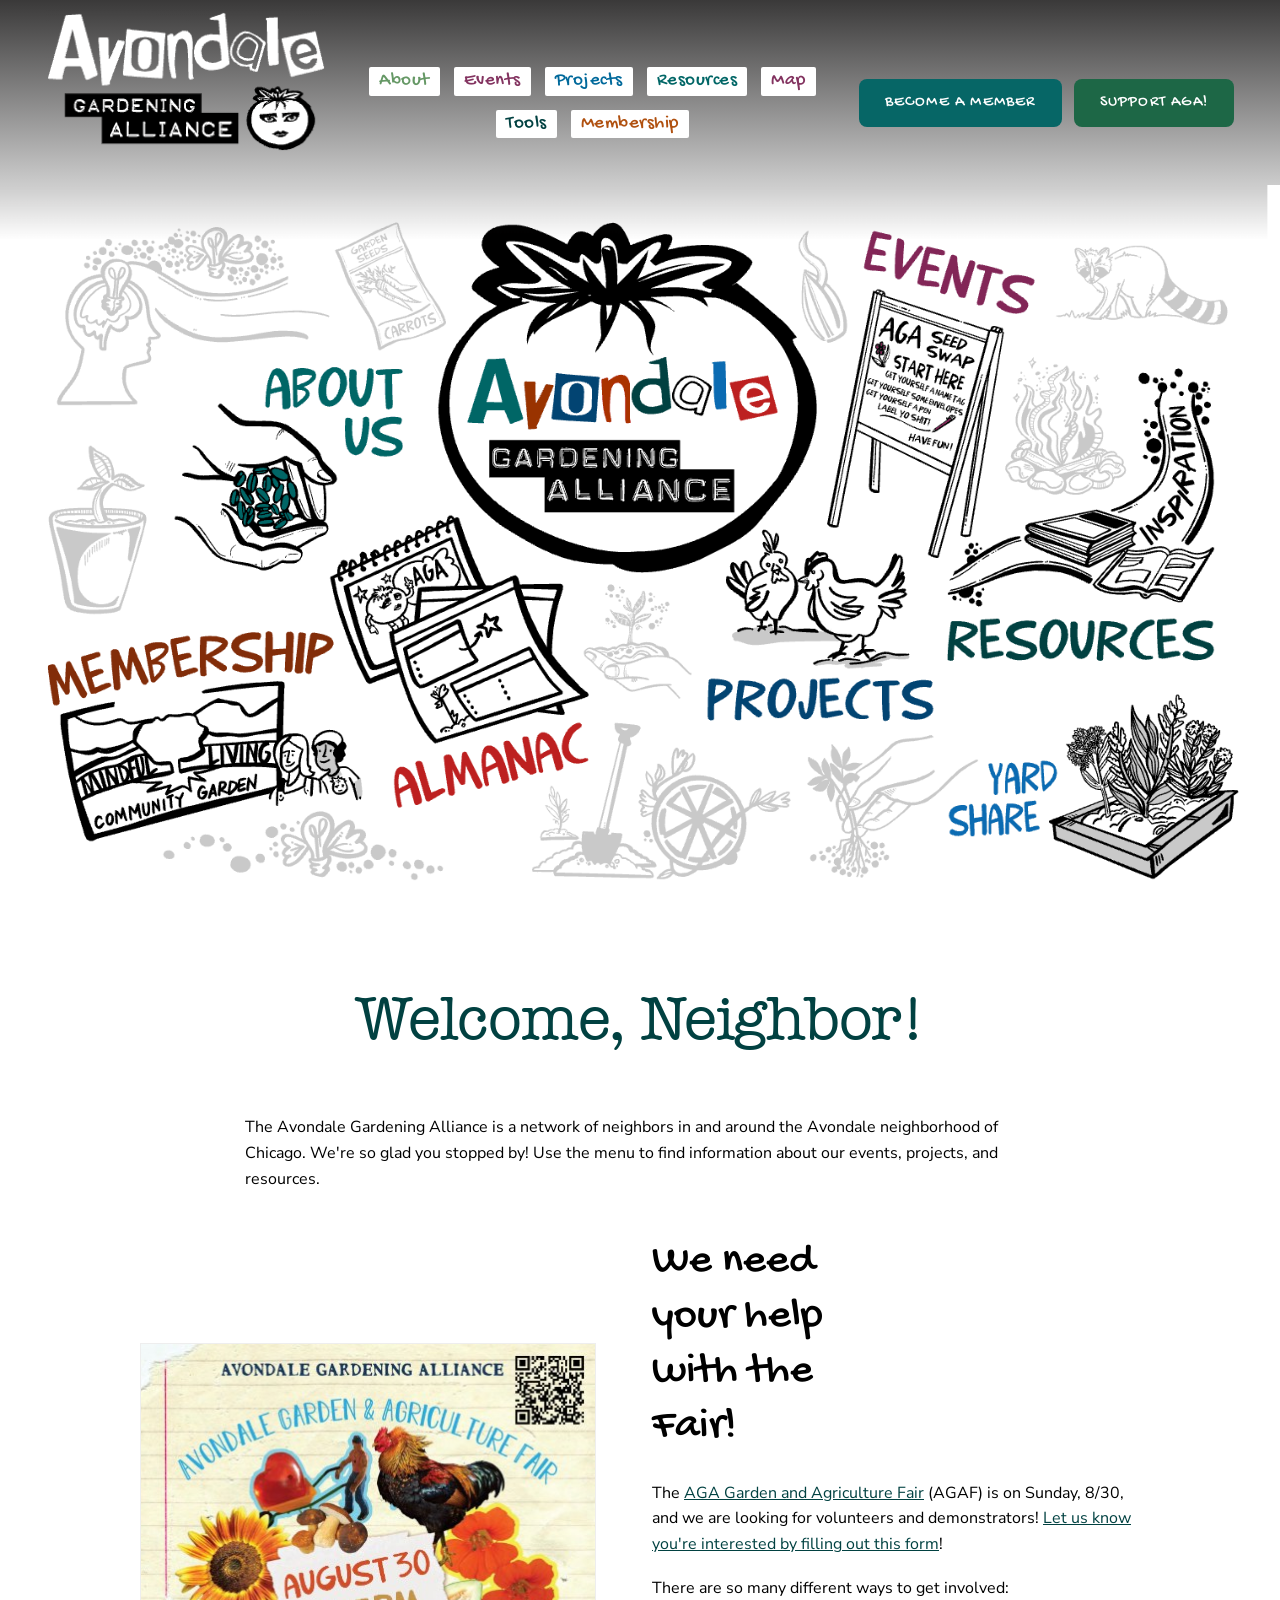
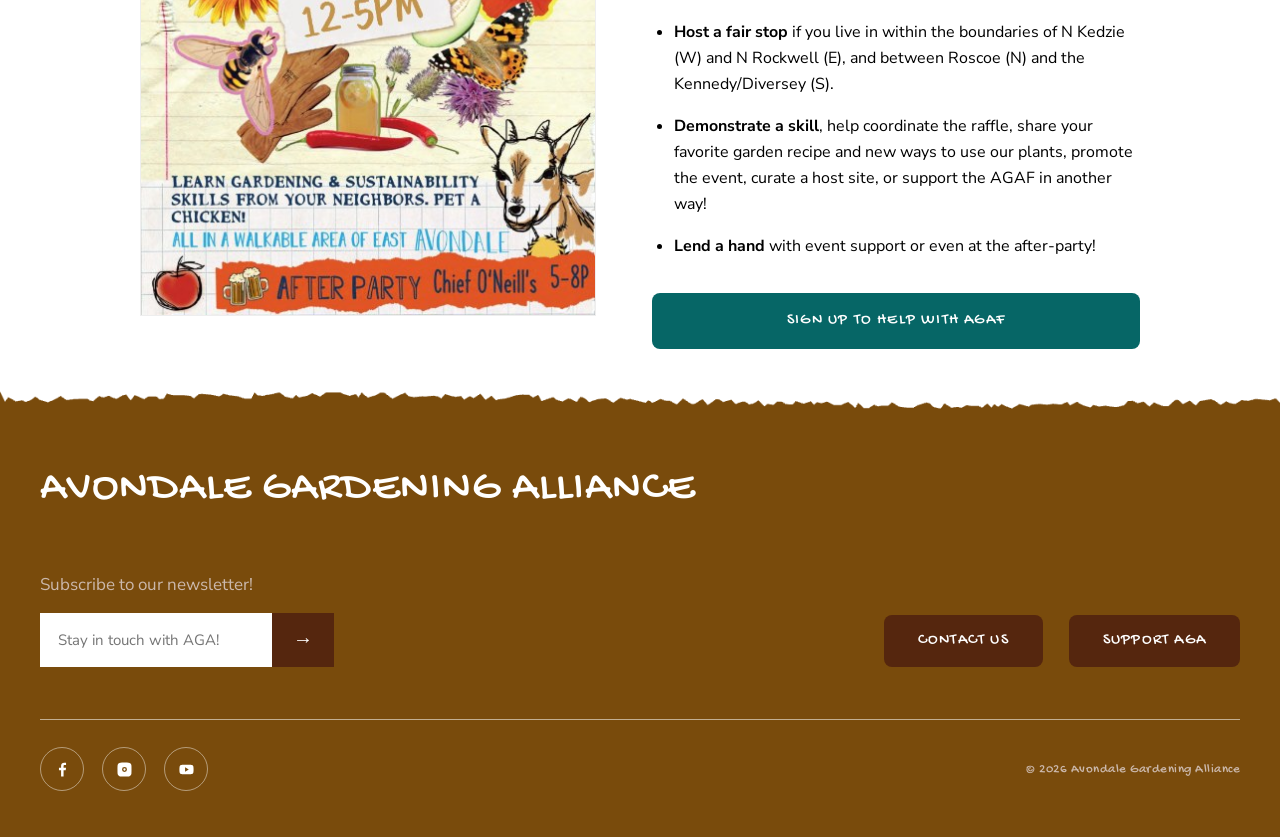
==== index.html @ 01b3273b "Add files via upload" ====
<!DOCTYPE html>
<html lang="en">
<head>
<meta charset="utf-8">
<meta name="viewport" content="width=device-width, initial-scale=1">
<title>Avondale Gardening Alliance | Chicago Urban Gardening Community &amp; Events</title>
<meta name="description" content="Avondale Gardening Alliance is your neighbor-powered hub for urban gardening tips, community events, seed swaps, and sustainable living in Chicago's Avondale neighborhood. Free and open to all!">
<link rel="preconnect" href="https://fonts.googleapis.com">
<link rel="preconnect" href="https://fonts.gstatic.com" crossorigin>
<link rel="stylesheet" href="assets/base.css?v=20260803a">
<link rel="stylesheet" href="assets/home.css?v=20260803a">
<link href="https://fonts.googleapis.com/css2?family=Gochi+Hand&family=Nunito+Sans:ital,wght@0,300;0,400;0,600;0,700;1,400&family=Permanent+Marker&display=swap" rel="stylesheet">
</head>
<body>
<a class="skip" href="#main-content">Skip to content</a>

<header class="masthead">
  <a class="logo" href="/" aria-label="Avondale Gardening Alliance home">
    <img src="assets/logo.png" alt="Avondale Gardening Alliance">
  </a>

  <nav class="mainnav" aria-label="Main">
    <a class="nav-about" href="https://avondalegardeners.org/about">About</a>
    <a class="nav-events" href="https://avondalegardeners.org/events">Events</a>
    <a class="nav-projects" href="https://avondalegardeners.org/projects">Projects</a>
    <a class="nav-resources" href="https://avondalegardeners.org/resources">Resources</a>
    <a class="nav-map" href="map.html">Map</a>
    <a class="nav-library" href="library.html">Tools</a>
    <a class="nav-membership" data-account-link href="login.html">Membership</a>
  </nav>

  <div class="head-actions">
    <button type="button" class="btn btn-brown" data-signout hidden>Sign out</button>
    <a class="btn btn-teal" data-join-cta href="membership.html">Become a Member</a>
    <a class="btn btn-green" href="https://www.gofundme.com/f/support-urban-agriculture-in-avondale-aga">Support AGA!</a>
  </div>
</header>

<main id="main-content">
  <div class="hero">
    <img src="assets/hero.png" alt="Hand-drawn map of the Avondale Gardening Alliance with links to About Us, Events, Membership, Almanac, Projects, Resources, and Yard Share">
    <a class="hotspot" href="https://avondalegardeners.org/about"
       style="left:19.9%;top:24.7%;width:12.3%;height:15.7%">About Us</a>
    <a class="hotspot" href="https://avondalegardeners.org/events"
       style="left:66.7%;top:5.2%;width:14.9%;height:14.6%">Events</a>
    <a class="hotspot" href="membership.html"
       style="left:2.9%;top:62.7%;width:23.9%;height:13.5%">Membership</a>
    <a class="hotspot" href="https://avondalegardeners.org/projects/avondale-almanac"
       style="left:29.9%;top:75.8%;width:16.8%;height:15.1%">Avondale Almanac</a>
    <a class="hotspot" href="https://avondalegardeners.org/projects"
       style="left:54.5%;top:67.9%;width:17.4%;height:10.5%">Projects</a>
    <a class="hotspot" href="https://avondalegardeners.org/resources"
       style="left:73.1%;top:60.8%;width:22.5%;height:8.9%">Resources</a>
    <a class="hotspot" href="https://avondalegardeners.org/projects/yard-share-program"
       style="left:73.3%;top:81.2%;width:10.1%;height:13.7%">Yard Share Program</a>
  </div>

  <section class="welcome wrap">
    <h2>Welcome, Neighbor!</h2>
    <p>The Avondale Gardening Alliance is a network of neighbors in and around the Avondale neighborhood of Chicago. We're so glad you stopped by! Use the menu to find information about our events, projects, and resources.</p>
  </section>

  <section class="fair wrap">
    <img class="flyer" src="assets/flyer.jpg" alt="Avondale Garden and Agriculture Fair flyer, August 30, 12 to 5 PM, with an after party at Chief O'Neill's from 5 to 8 PM">
    <div>
      <h2>We need your help with the Fair!</h2>
      <p>The <a href="#">AGA Garden and Agriculture Fair</a> (AGAF) is on Sunday, 8/30, and we are looking for volunteers and demonstrators! <a href="https://forms.gle/D7fzETqLXjFirvw16">Let us know you're interested by filling out this form</a>!</p>
      <p>There are so many different ways to get involved:</p>
      <ul>
        <li><strong>Host a fair stop</strong> if you live in within the boundaries of N Kedzie (W) and N Rockwell (E), and between Roscoe (N) and the Kennedy/Diversey (S).</li>
        <li><strong>Demonstrate a skill</strong>, help coordinate the raffle, share your favorite garden recipe and new ways to use our plants, promote the event, curate a host site, or support the AGAF in another way!</li>
        <li><strong>Lend a hand</strong> with event support or even at the after-party!</li>
      </ul>
      <a class="btn btn-teal cta" href="https://docs.google.com/forms/d/e/1FAIpQLSeIswZBsUluz2Q3vjTMkyNFKWs8ak4nALHBHu2os9k4jl5hAQ/viewform">Sign Up to help with AGAF</a>
    </div>
  </section>
</main>

<img class="footer-tear" src="assets/torn.png" alt="">
<footer>
  <div class="footer-inner">
    <h2>Avondale Gardening Alliance</h2>

    <div class="footer-row">
      <div>
        <p class="newsletter-label">Subscribe to our newsletter!</p>
        <form class="newsletter" onsubmit="return false;">
          <label class="skip" for="nl-email">Email address</label>
          <input id="nl-email" type="email" placeholder="Stay in touch with AGA!" autocomplete="email">
          <button type="submit" aria-label="Submit">&#8594;</button>
        </form>
      </div>
      <div class="footer-links">
        <button type="button" class="btn btn-brown" data-signout hidden>Sign out</button>
        <a class="btn btn-brown" href="mailto:avondalegardeners@gmail.com">Contact Us</a>
        <a class="btn btn-brown" href="https://www.gofundme.com/f/support-urban-agriculture-in-avondale-aga">Support AGA</a>
      </div>
    </div>

    <hr class="rule">

    <div class="footer-bottom">
      <div class="social">
        <a href="https://www.facebook.com/AvondaleGardeningAlliance" aria-label="Facebook">
          <svg viewBox="0 0 24 24"><path d="M13.5 22v-9h3l.5-3.5h-3.5V7.3c0-1 .3-1.7 1.8-1.7H17V2.4C16.7 2.4 15.6 2.3 14.4 2.3c-2.6 0-4.4 1.6-4.4 4.5v2.7H7V13h3v9h3.5z"/></svg>
        </a>
        <a href="https://www.instagram.com/avondalegardeners" aria-label="Instagram">
          <svg viewBox="0 0 24 24"><path d="M12 2.2c3.2 0 3.6 0 4.9.1 1.2.1 1.8.2 2.2.4.6.2 1 .5 1.4.9.4.4.7.8.9 1.4.2.4.4 1 .4 2.2.1 1.3.1 1.7.1 4.9s0 3.6-.1 4.9c0 1.2-.2 1.8-.4 2.2-.2.6-.5 1-.9 1.4-.4.4-.8.7-1.4.9-.4.2-1 .4-2.2.4-1.3.1-1.7.1-4.9.1s-3.6 0-4.9-.1c-1.2 0-1.8-.2-2.2-.4-.6-.2-1-.5-1.4-.9-.4-.4-.7-.8-.9-1.4-.2-.4-.4-1-.4-2.2-.1-1.3-.1-1.7-.1-4.9s0-3.6.1-4.9c0-1.2.2-1.8.4-2.2.2-.6.5-1 .9-1.4.4-.4.8-.7 1.4-.9.4-.2 1-.4 2.2-.4 1.3-.1 1.7-.1 4.9-.1m0 6.3a3.5 3.5 0 100 7 3.5 3.5 0 000-7m5.4-.9a.8.8 0 11-1.6 0 .8.8 0 011.6 0M12 10.4a1.6 1.6 0 110 3.2 1.6 1.6 0 010-3.2"/></svg>
        </a>
        <a href="https://www.youtube.com/@avondalegardeningalliance9448" aria-label="YouTube">
          <svg viewBox="0 0 24 24"><path d="M22 12s0-3.2-.4-4.7c-.2-.9-.9-1.5-1.7-1.7C18.3 5.2 12 5.2 12 5.2s-6.3 0-7.9.4c-.8.2-1.5.8-1.7 1.7C2 8.8 2 12 2 12s0 3.2.4 4.7c.2.9.9 1.5 1.7 1.7 1.6.4 7.9.4 7.9.4s6.3 0 7.9-.4c.8-.2 1.5-.8 1.7-1.7.4-1.5.4-4.7.4-4.7M10 15.2V8.8l5.2 3.2-5.2 3.2z"/></svg>
        </a>
      </div>
      <p class="copyright">&#169; 2026 Avondale Gardening Alliance</p>
    </div>
  </div>
</footer>
<script src="assets/config.js?v=20260803a"></script>
<script src="assets/auth.js?v=20260803a"></script>
</body>
</html>
---- assets/base.css ----
/* Avondale Gardening Alliance - shared base
   tokens, type roles, header, buttons, footer */

@font-face{
  font-family:'American Typewriter';
  src:url('american-typewriter.woff2') format('woff2');
  font-weight:400;
  font-style:normal;
  font-display:swap;
}

  :root{
    /* --- brand color, sampled from the live site --- */
    --ink:#000000;
    --teal-deep:#014141;
    --teal:#066666;
    --green:#1d6746;
    --brown:#794b0c;
    --brown-dark:#55260e;
    --sand:#cbb8ac;
    --nav-green:#659865;
    --nav-plum:#833360;
    --nav-blue:#00699b;
    --nav-teal:#006666;
    --clay:#b0500f;
    --pin-garden:#2f9e44;
    --pin-tools:#d2801a;
    --paper:#faf7f0;
    --line:#d9d2c4;
    --header-top:#3a3939;
    --header-bottom:#cccccc;

    /* --- type roles: swap these when we get the real brand fonts --- */
    --font-display:'American Typewriter', 'Courier New', serif;   /* "Welcome, Neighbor!" */
    --font-marker:'Gochi Hand', 'Bradley Hand', cursive;    /* hand-lettered headings */
    --font-ui:'Permanent Marker', 'Gochi Hand', cursive;    /* nav, buttons, footer title */
    --font-body:'Avenir Next', 'Nunito Sans', 'Segoe UI', Helvetica, Arial, sans-serif;

    --hero-w:1518;
    --hero-h:825;
  }

  *{box-sizing:border-box}
  html{-webkit-text-size-adjust:100%}
  body{
    margin:0;
    background:#fff;
    color:var(--ink);
    font-family:var(--font-body);
    font-size:16px;
    line-height:1.62;
  }
  img{display:block;max-width:100%}
  a{color:var(--teal-deep)}

  .skip{
    position:absolute;left:-9999px;top:0;background:#fff;color:var(--teal-deep);
    padding:10px 16px;z-index:100;border-radius:6px;
  }
  .skip:focus{left:12px;top:12px}

  :focus-visible{outline:3px solid var(--nav-blue);outline-offset:3px}

  /* ---------------- header ---------------- */
  .masthead{
    background:linear-gradient(to bottom, var(--header-top) 0%, var(--header-bottom) 100%);
    height:185px;
    display:flex;
    align-items:center;
    gap:28px;
    padding:0 46px 24px;
  }
  .logo{flex:0 0 auto}
  .logo img{width:280px;height:auto}

  .mainnav{
    flex:1 1 auto;
    display:flex;
    justify-content:center;
    align-items:center;
    gap:14px;
    flex-wrap:wrap;
    padding-top:44px;
  }
  .mainnav a{
    font-family:var(--font-ui);
    font-size:19px;
    letter-spacing:.5px;
    text-decoration:none;
    background:#fff;
    padding:2px 10px 3px;
    line-height:1.25;
    border-radius:2px;
  }
  .mainnav a:hover{transform:rotate(-1deg)}
  .mainnav a{transition:transform .12s ease}
  .nav-about{color:var(--nav-green)}
  .nav-events{color:var(--nav-plum)}
  .nav-projects{color:var(--nav-blue)}
  .nav-resources{color:var(--nav-teal)}
  .nav-membership{color:var(--clay)}
  .nav-map{color:var(--nav-plum)}
  .nav-account{color:var(--nav-green)}

  .head-actions{flex:0 0 auto;display:flex;gap:12px;align-items:center;padding-top:44px}

  .btn{
    display:inline-block;
    font-family:var(--font-ui);
    font-size:16px;
    letter-spacing:1.2px;
    text-transform:uppercase;
    color:#fff;
    text-decoration:none;
    padding:16px 26px;
    border-radius:8px;
    border:0;
    cursor:pointer;
    line-height:1;
    transition:transform .12s ease, filter .12s ease;
  }
  .btn:hover{filter:brightness(1.12);transform:translateY(-2px)}
  .btn-green{background:var(--green)}
  .btn-teal{background:var(--teal)}
  .btn-brown{background:var(--brown-dark)}

    .mainnav a[aria-current]{background:var(--clay);color:#fff}
  .btn[disabled]{opacity:.6;cursor:progress;transform:none}
  [hidden]{display:none !important}

/* ---------------- footer ---------------- */
  .footer-tear{width:100%;height:auto;margin-bottom:-1px}
  footer{background:var(--brown);color:#fff;padding:8px 0 44px}
  .footer-inner{max-width:1440px;margin:0 auto;padding:0 40px}
  footer h2{
    font-family:var(--font-ui);
    font-weight:400;
    font-size:44px;
    letter-spacing:1px;
    text-transform:uppercase;
    margin:34px 0 46px;
  }
  .footer-row{
    display:flex;
    justify-content:space-between;
    align-items:flex-end;
    gap:40px;
    flex-wrap:wrap;
  }
  .newsletter-label{color:var(--sand);margin:0 0 14px;font-size:17px}
  .newsletter{display:flex;max-width:370px;width:100%}
  .newsletter input{
    flex:1 1 auto;
    border:0;
    padding:17px 18px;
    font-family:var(--font-body);
    font-size:15px;
    color:#333;
    min-width:0;
  }
  .newsletter button{
    flex:0 0 auto;
    background:var(--brown-dark);
    color:#fff;
    border:0;
    width:62px;
    font-size:20px;
    cursor:pointer;
  }
  .newsletter button:hover{filter:brightness(1.25)}
  .footer-links{display:flex;gap:26px;flex-wrap:wrap}
  .footer-links .btn{padding:18px 34px}
  .rule{border:0;border-top:1px solid rgba(255,255,255,.55);margin:52px 0 26px}
  .footer-bottom{display:flex;justify-content:space-between;align-items:center;gap:24px;flex-wrap:wrap}
  .social{display:flex;gap:18px}
  .social a{
    width:44px;height:44px;border-radius:50%;
    border:1px solid rgba(255,255,255,.45);
    display:flex;align-items:center;justify-content:center;
    color:#fff;
  }
  .social a:hover{background:var(--brown-dark)}
  .social svg{width:17px;height:17px;fill:currentColor}
  .copyright{font-family:var(--font-ui);font-size:13px;color:var(--sand);letter-spacing:.5px}

  
  /* ---------------- responsive: header + footer ---------------- */
  @media (max-width:1180px){
    .masthead{padding:0 24px 18px;gap:16px}
    .logo img{width:220px}
    .mainnav{gap:10px}
    .mainnav a{font-size:16px}
    .btn{padding:14px 18px;font-size:14px}
  }
  @media (max-width:900px){
    .masthead{height:auto;flex-wrap:wrap;justify-content:center;padding:22px 20px 26px;text-align:center}
    .mainnav,.head-actions{padding-top:0;width:100%;justify-content:center}
    footer h2{font-size:30px}
    .footer-row{align-items:flex-start}
  }
  @media (prefers-reduced-motion:reduce){
    *{transition:none !important}
    .mainnav a:hover,.btn:hover{transform:none}
  }
---- assets/home.css ----
/* Homepage only: hero art, welcome, fair */

/* ---------------- hero ---------------- */
  .hero{position:relative;line-height:0}
  .hero img{width:100%;height:auto}
  .hotspot{
    position:absolute;
    display:block;
    border-radius:10px;
    text-indent:-9999px;
    overflow:hidden;
    transition:background-color .15s ease;
  }
  .hotspot:hover{background:rgba(1,65,65,.09)}

  /* ---------------- welcome ---------------- */
  .wrap{max-width:1000px;margin:0 auto;padding:0 28px}
  .welcome{padding:104px 0 0}
  .welcome h2{
    font-family:var(--font-display);
    font-weight:400;
    color:var(--teal-deep);
    font-size:62px;
    letter-spacing:-.02em;
    line-height:1.1;
    text-align:center;
    margin:0 0 62px;
  }
  .welcome p{max-width:790px;margin:0 auto;font-size:16px}

  /* ---------------- fair ---------------- */
  .fair{
    display:grid;
    grid-template-columns:456px 1fr;
    gap:56px;
    align-items:start;
    padding:150px 0 40px;
  }
  .fair .flyer{border:1px solid #eee}
  .fair h2{
    font-family:var(--font-marker);
    font-weight:400;
    font-size:44px;
    line-height:1.25;
    margin:-108px 0 26px;
    max-width:9ch;
  }
  .fair p{margin:0 0 18px}
  .fair ul{margin:0 0 34px;padding-left:22px}
  .fair li{margin-bottom:16px}
  .fair .cta{width:100%;text-align:center;padding:20px 26px}

  
  @media (max-width:900px){
    .welcome{padding-top:56px}
    .welcome h2{font-size:42px;margin-bottom:34px}
    .fair{grid-template-columns:1fr;gap:30px;padding-top:74px}
    .fair h2{margin-top:0;font-size:34px;max-width:none}
    .fair .flyer{margin:0 auto}
  }
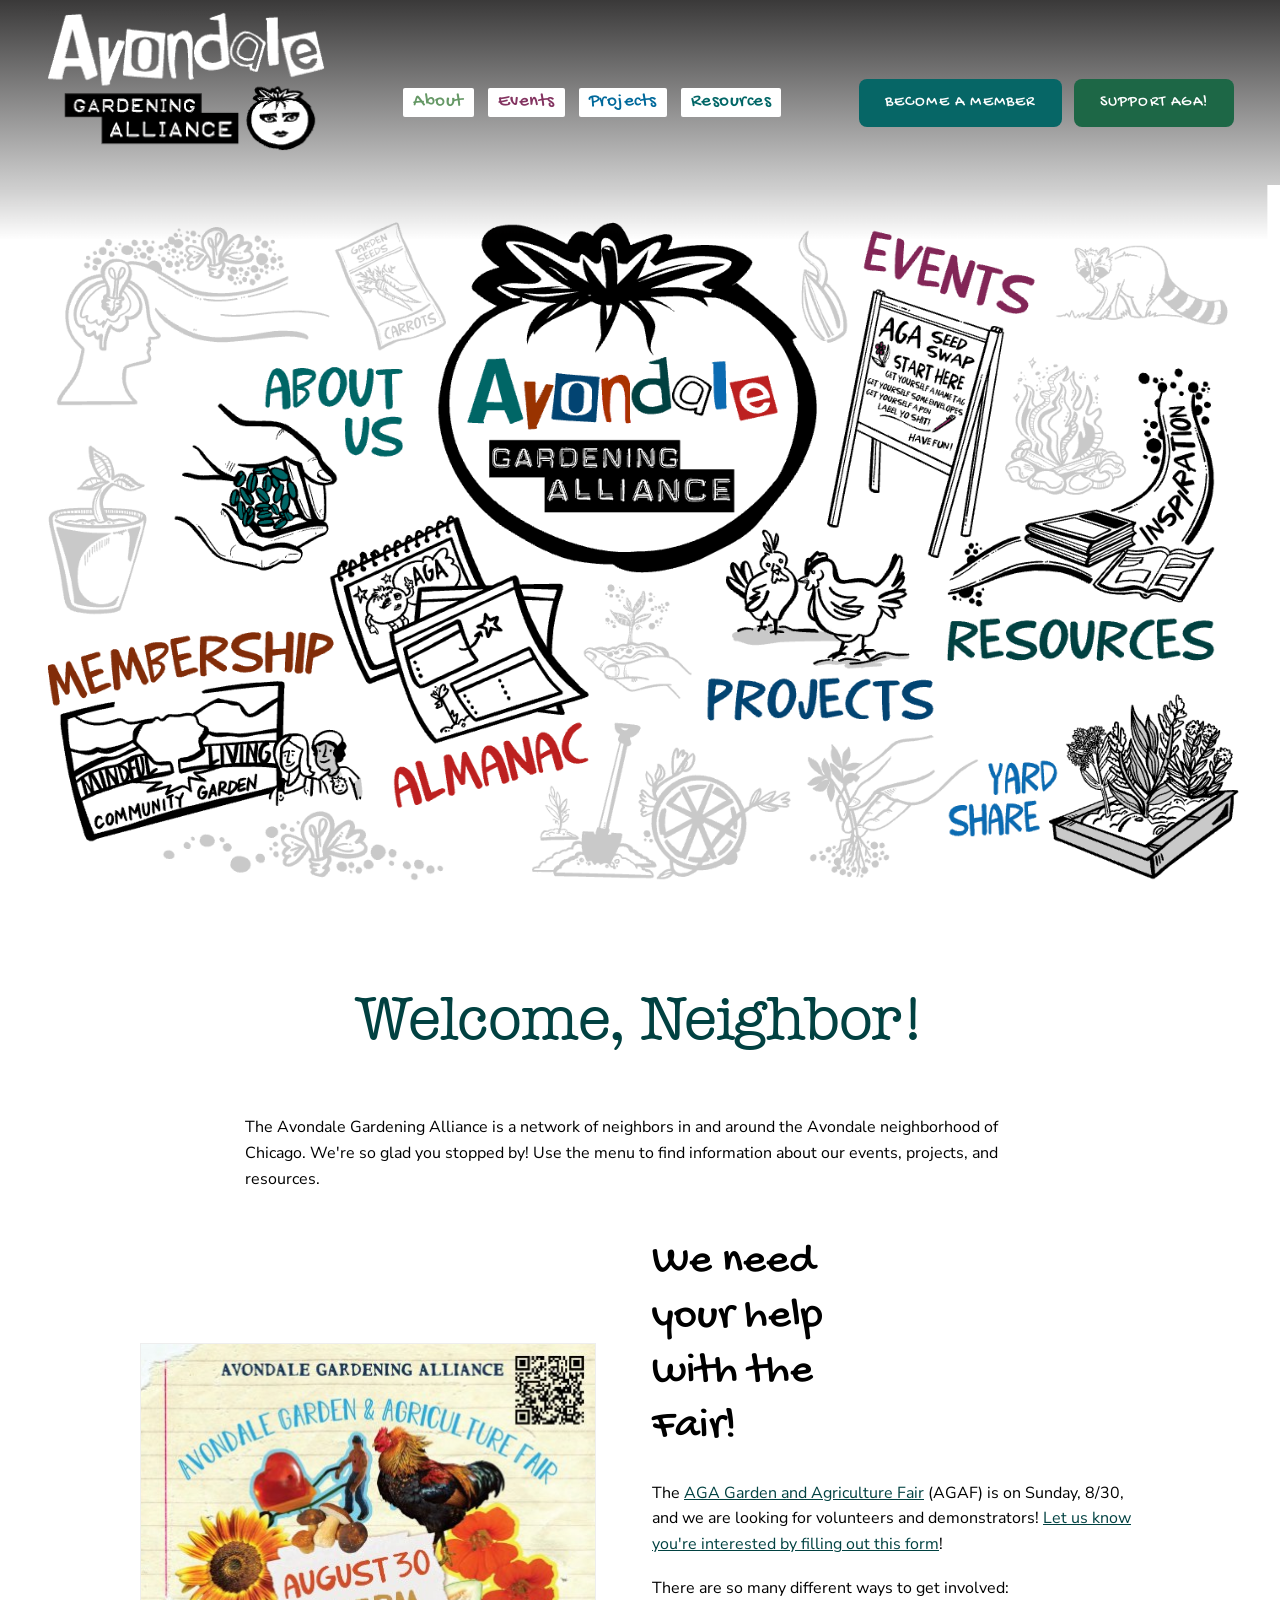
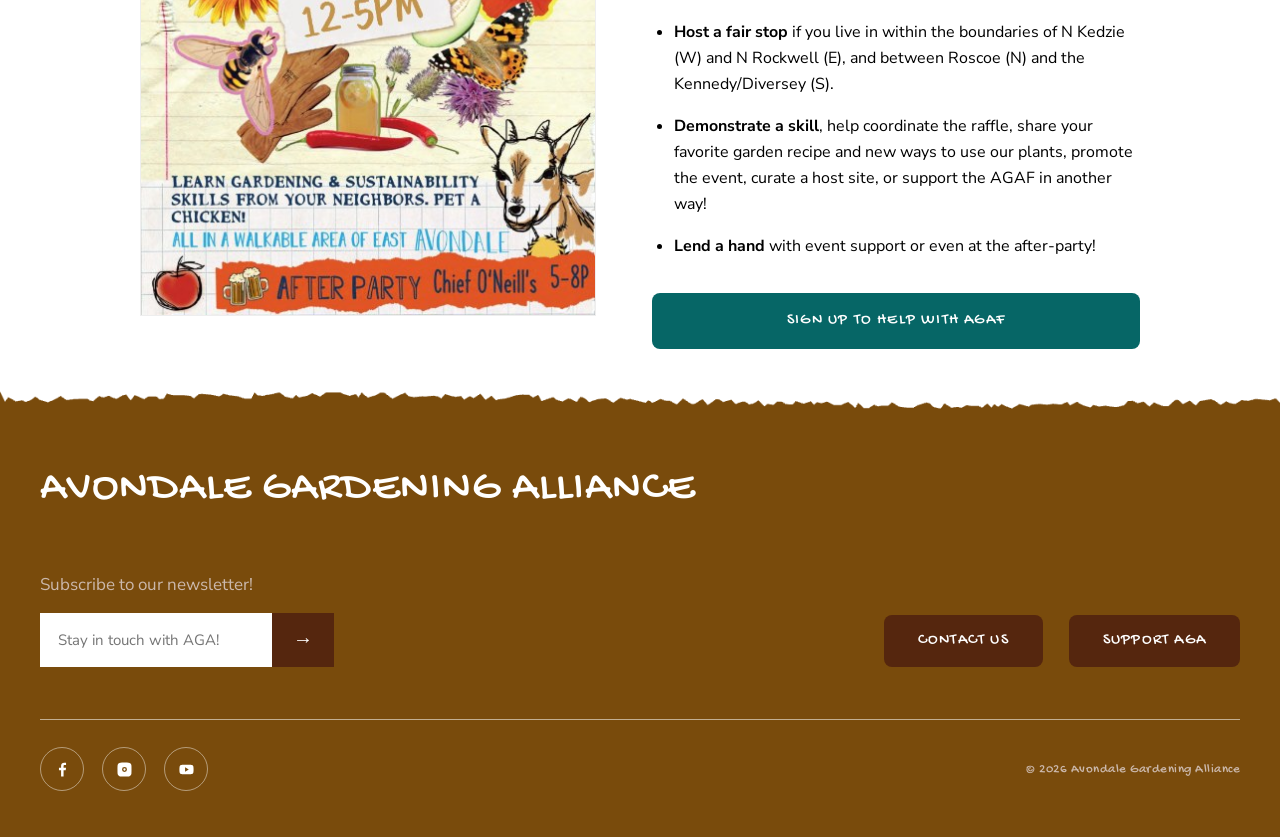
==== commit 999822ad: "Add files via upload" ====
--- a/index.html
+++ b/index.html
@@ -7,8 +7,8 @@
 <meta name="description" content="Avondale Gardening Alliance is your neighbor-powered hub for urban gardening tips, community events, seed swaps, and sustainable living in Chicago's Avondale neighborhood. Free and open to all!">
 <link rel="preconnect" href="https://fonts.googleapis.com">
 <link rel="preconnect" href="https://fonts.gstatic.com" crossorigin>
-<link rel="stylesheet" href="assets/base.css?v=20260803a">
-<link rel="stylesheet" href="assets/home.css?v=20260803a">
+<link rel="stylesheet" href="assets/base.css?v=20260803b">
+<link rel="stylesheet" href="assets/home.css?v=20260803b">
 <link href="https://fonts.googleapis.com/css2?family=Gochi+Hand&family=Nunito+Sans:ital,wght@0,300;0,400;0,600;0,700;1,400&family=Permanent+Marker&display=swap" rel="stylesheet">
 </head>
 <body>
@@ -24,14 +24,13 @@
     <a class="nav-events" href="https://avondalegardeners.org/events">Events</a>
     <a class="nav-projects" href="https://avondalegardeners.org/projects">Projects</a>
     <a class="nav-resources" href="https://avondalegardeners.org/resources">Resources</a>
-    <a class="nav-map" href="map.html">Map</a>
-    <a class="nav-library" href="library.html">Tools</a>
-    <a class="nav-membership" data-account-link href="login.html">Membership</a>
+    <a class="nav-map" data-member-only hidden href="map.html">Map</a>
+    <a class="nav-library" data-member-only hidden href="library.html">Tools</a>
   </nav>
 
   <div class="head-actions">
     <button type="button" class="btn btn-brown" data-signout hidden>Sign out</button>
-    <a class="btn btn-teal" data-join-cta href="membership.html">Become a Member</a>
+    <a class="btn btn-teal" data-account-cta data-join-cta href="login.html">Become a Member</a>
     <a class="btn btn-green" href="https://www.gofundme.com/f/support-urban-agriculture-in-avondale-aga">Support AGA!</a>
   </div>
 </header>
@@ -115,7 +114,7 @@
     </div>
   </div>
 </footer>
-<script src="assets/config.js?v=20260803a"></script>
-<script src="assets/auth.js?v=20260803a"></script>
+<script src="assets/config.js?v=20260803b"></script>
+<script src="assets/auth.js?v=20260803b"></script>
 </body>
 </html>
--- a/assets/base.css
+++ b/assets/base.css
@@ -101,6 +101,7 @@
   .nav-membership{color:var(--clay)}
   .nav-map{color:var(--nav-plum)}
   .nav-account{color:var(--nav-green)}
+  .nav-library{color:var(--nav-orange, #c0631b)}
 
   .head-actions{flex:0 0 auto;display:flex;gap:12px;align-items:center;padding-top:44px}
 
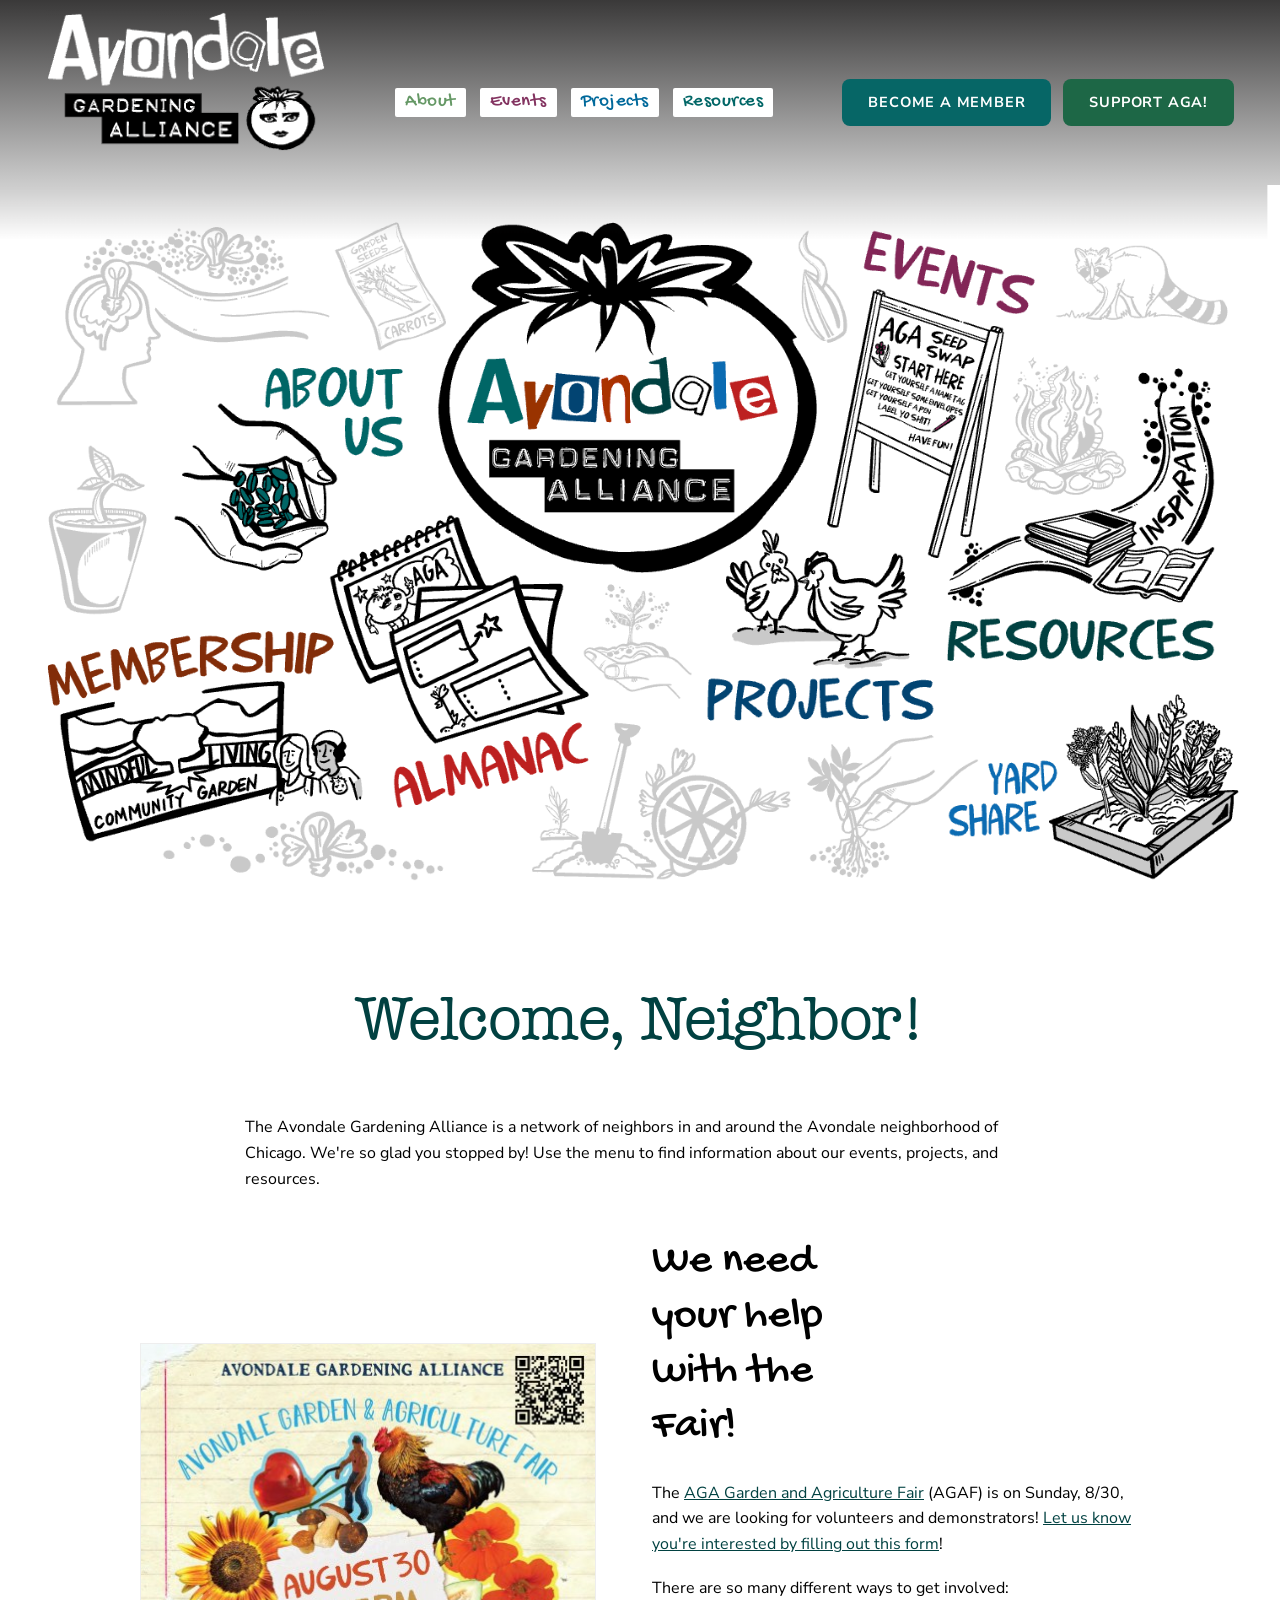
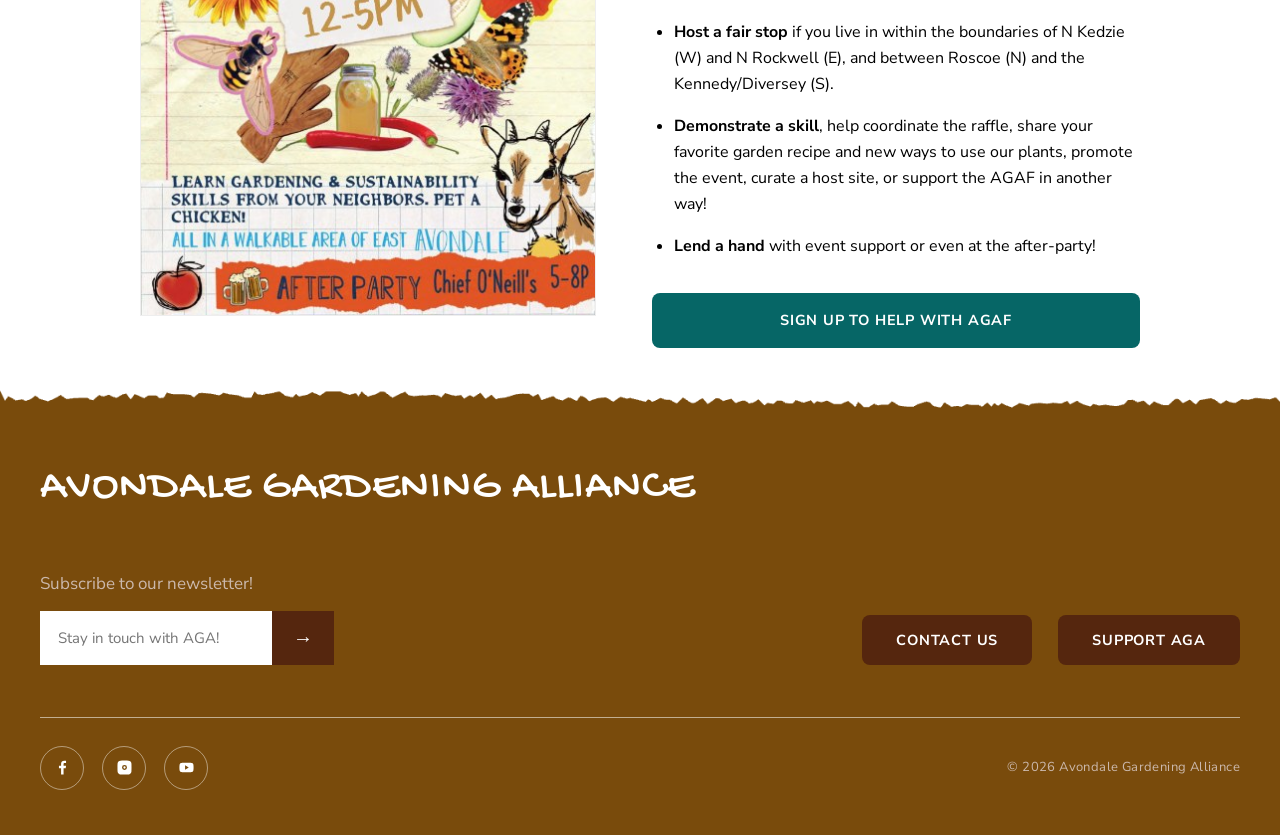
==== commit ba514098: "Add files via upload" ====
--- a/index.html
+++ b/index.html
@@ -7,8 +7,8 @@
 <meta name="description" content="Avondale Gardening Alliance is your neighbor-powered hub for urban gardening tips, community events, seed swaps, and sustainable living in Chicago's Avondale neighborhood. Free and open to all!">
 <link rel="preconnect" href="https://fonts.googleapis.com">
 <link rel="preconnect" href="https://fonts.gstatic.com" crossorigin>
-<link rel="stylesheet" href="assets/base.css?v=20260803b">
-<link rel="stylesheet" href="assets/home.css?v=20260803b">
+<link rel="stylesheet" href="assets/base.css?v=20260804a">
+<link rel="stylesheet" href="assets/home.css?v=20260804a">
 <link href="https://fonts.googleapis.com/css2?family=Gochi+Hand&family=Nunito+Sans:ital,wght@0,300;0,400;0,600;0,700;1,400&family=Permanent+Marker&display=swap" rel="stylesheet">
 </head>
 <body>
@@ -114,7 +114,7 @@
     </div>
   </div>
 </footer>
-<script src="assets/config.js?v=20260803b"></script>
-<script src="assets/auth.js?v=20260803b"></script>
+<script src="assets/config.js?v=20260804a"></script>
+<script src="assets/auth.js?v=20260804a"></script>
 </body>
 </html>
--- a/assets/base.css
+++ b/assets/base.css
@@ -107,9 +107,10 @@
 
   .btn{
     display:inline-block;
-    font-family:var(--font-ui);
-    font-size:16px;
-    letter-spacing:1.2px;
+    font-family:var(--font-body);
+    font-weight:700;
+    font-size:14.5px;
+    letter-spacing:.8px;
     text-transform:uppercase;
     color:#fff;
     text-decoration:none;
@@ -182,7 +183,7 @@
   }
   .social a:hover{background:var(--brown-dark)}
   .social svg{width:17px;height:17px;fill:currentColor}
-  .copyright{font-family:var(--font-ui);font-size:13px;color:var(--sand);letter-spacing:.5px}
+  .copyright{font-family:var(--font-body);font-size:13px;color:var(--sand);letter-spacing:.4px}
 
   
   /* ---------------- responsive: header + footer ---------------- */
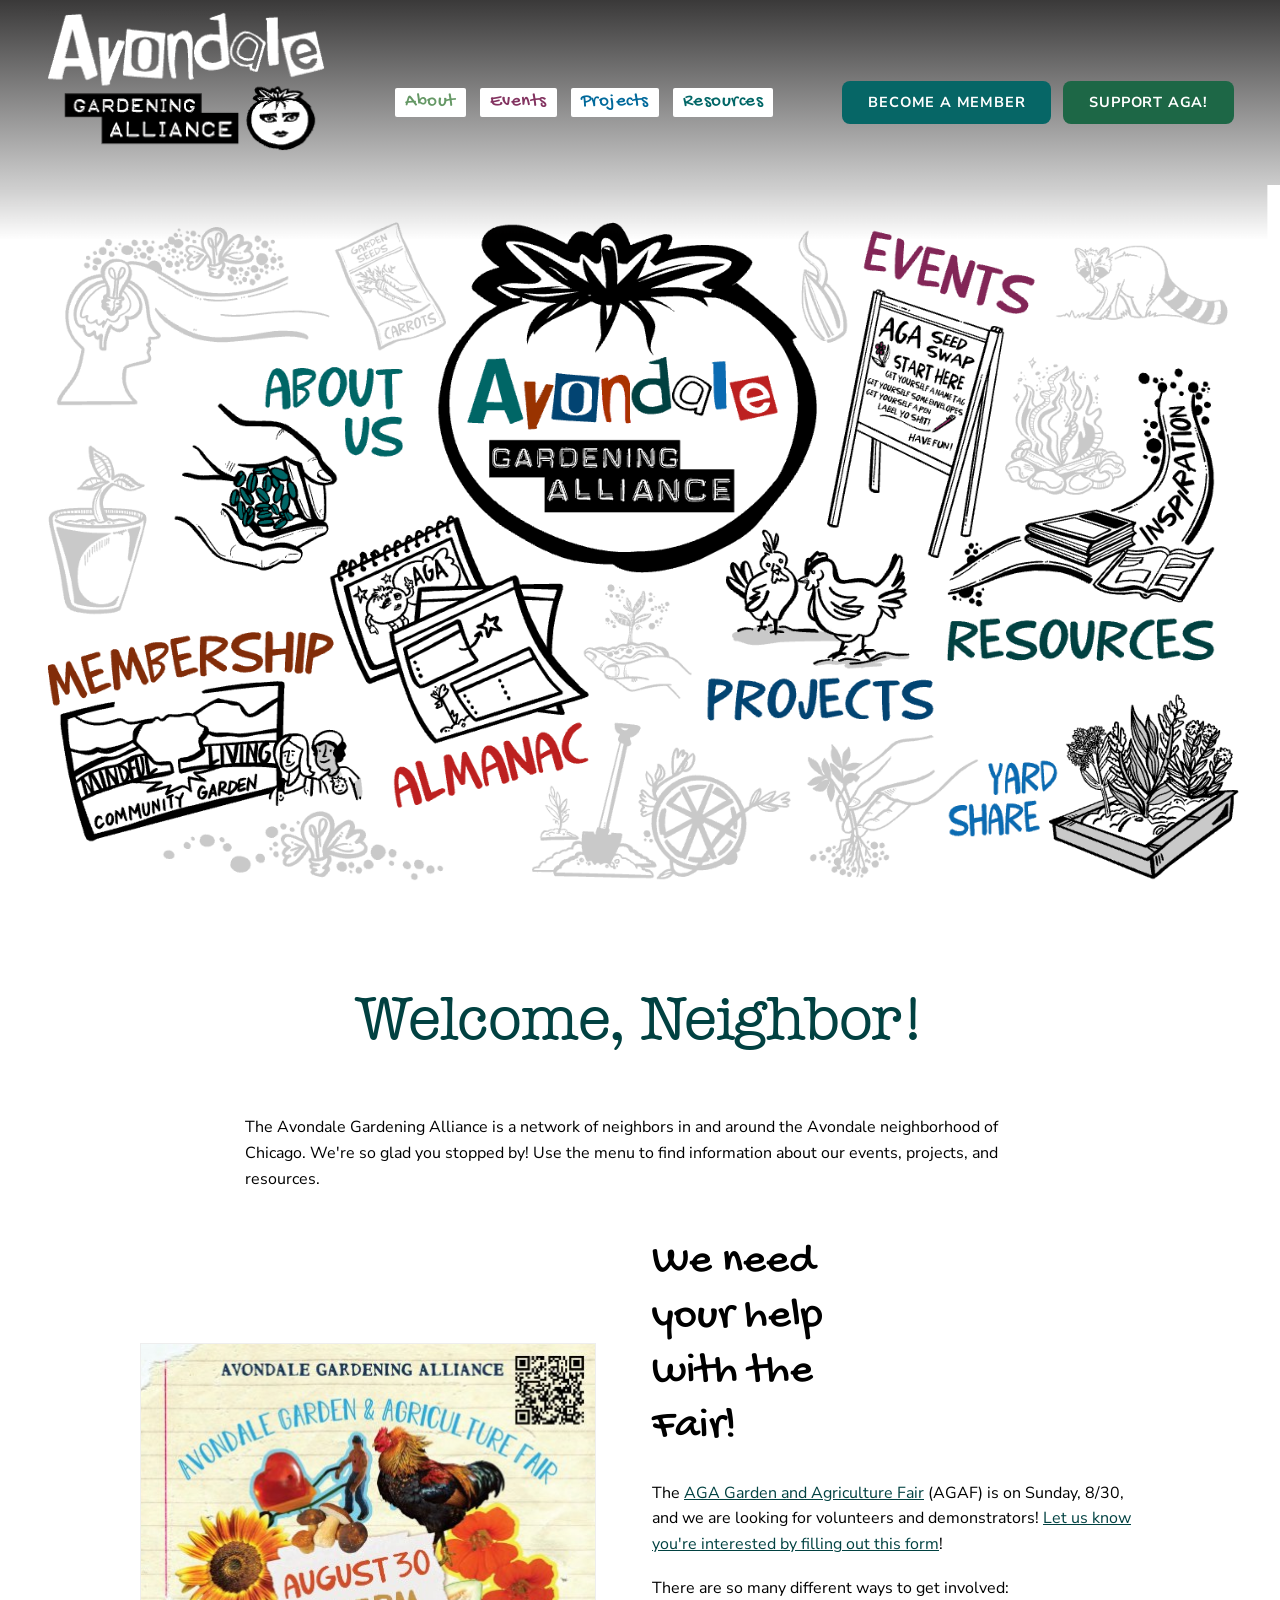
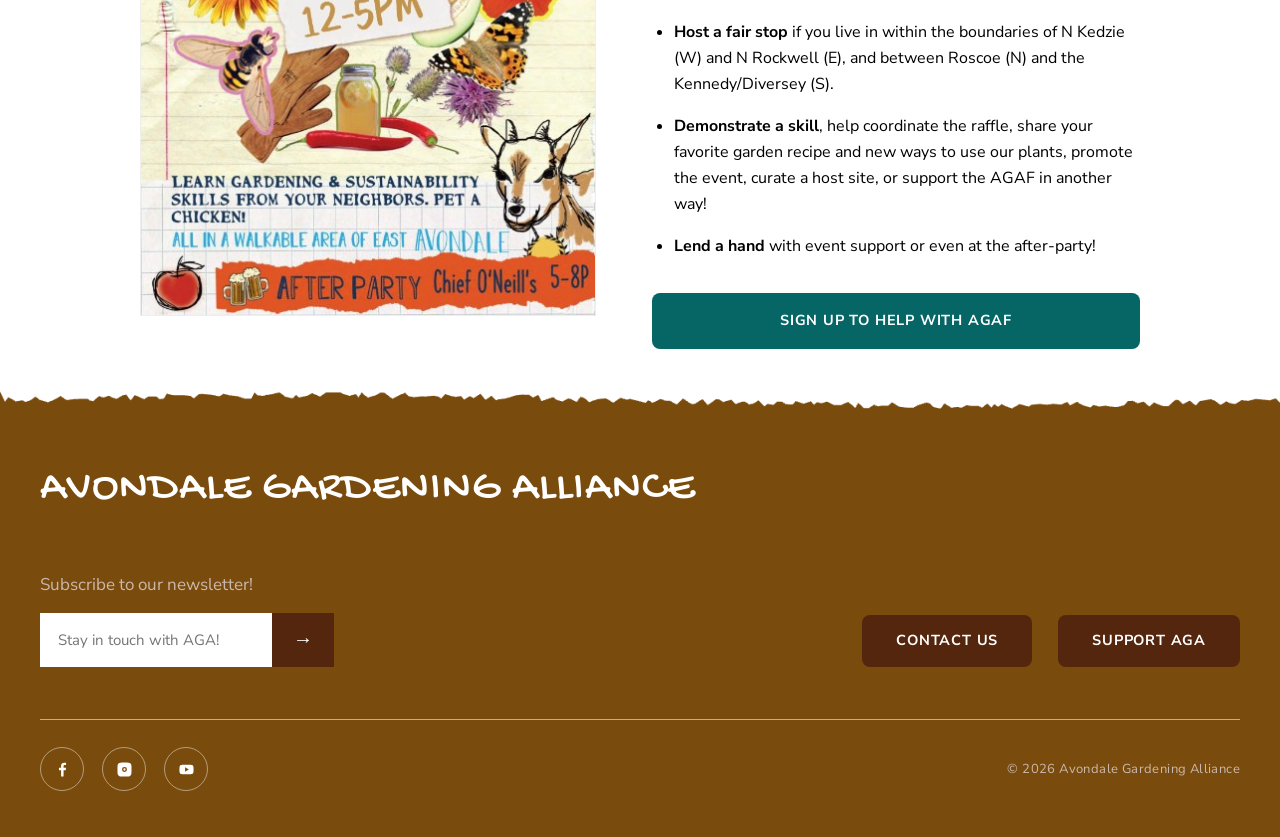
==== commit f86692cd: "Add files via upload" ====
--- a/index.html
+++ b/index.html
@@ -7,8 +7,8 @@
 <meta name="description" content="Avondale Gardening Alliance is your neighbor-powered hub for urban gardening tips, community events, seed swaps, and sustainable living in Chicago's Avondale neighborhood. Free and open to all!">
 <link rel="preconnect" href="https://fonts.googleapis.com">
 <link rel="preconnect" href="https://fonts.gstatic.com" crossorigin>
-<link rel="stylesheet" href="assets/base.css?v=20260804a">
-<link rel="stylesheet" href="assets/home.css?v=20260804a">
+<link rel="stylesheet" href="assets/base.css?v=20260804d">
+<link rel="stylesheet" href="assets/home.css?v=20260804d">
 <link href="https://fonts.googleapis.com/css2?family=Gochi+Hand&family=Nunito+Sans:ital,wght@0,300;0,400;0,600;0,700;1,400&family=Permanent+Marker&display=swap" rel="stylesheet">
 </head>
 <body>
@@ -114,7 +114,7 @@
     </div>
   </div>
 </footer>
-<script src="assets/config.js?v=20260804a"></script>
-<script src="assets/auth.js?v=20260804a"></script>
+<script src="assets/config.js?v=20260804d"></script>
+<script src="assets/auth.js?v=20260804d"></script>
 </body>
 </html>
--- a/assets/base.css
+++ b/assets/base.css
@@ -106,7 +106,9 @@
   .head-actions{flex:0 0 auto;display:flex;gap:12px;align-items:center;padding-top:44px}
 
   .btn{
-    display:inline-block;
+    display:inline-flex;
+    align-items:center;
+    justify-content:center;
     font-family:var(--font-body);
     font-weight:700;
     font-size:14.5px;
@@ -114,17 +116,24 @@
     text-transform:uppercase;
     color:#fff;
     text-decoration:none;
-    padding:16px 26px;
+    padding:14px 26px;
     border-radius:8px;
     border:0;
     cursor:pointer;
-    line-height:1;
+    line-height:1.1;
     transition:transform .12s ease, filter .12s ease;
   }
   .btn:hover{filter:brightness(1.12);transform:translateY(-2px)}
   .btn-green{background:var(--green)}
   .btn-teal{background:var(--teal)}
   .btn-brown{background:var(--brown-dark)}
+  .btn-outline{
+    background:#fff;
+    color:var(--teal-deep);
+    border:2px solid var(--teal-deep);
+    padding:12px 24px;   /* 2px less than filled buttons to offset the border */
+  }
+  .btn-outline:hover{background:var(--teal-deep);color:#fff}
 
     .mainnav a[aria-current]{background:var(--clay);color:#fff}
   .btn[disabled]{opacity:.6;cursor:progress;transform:none}
